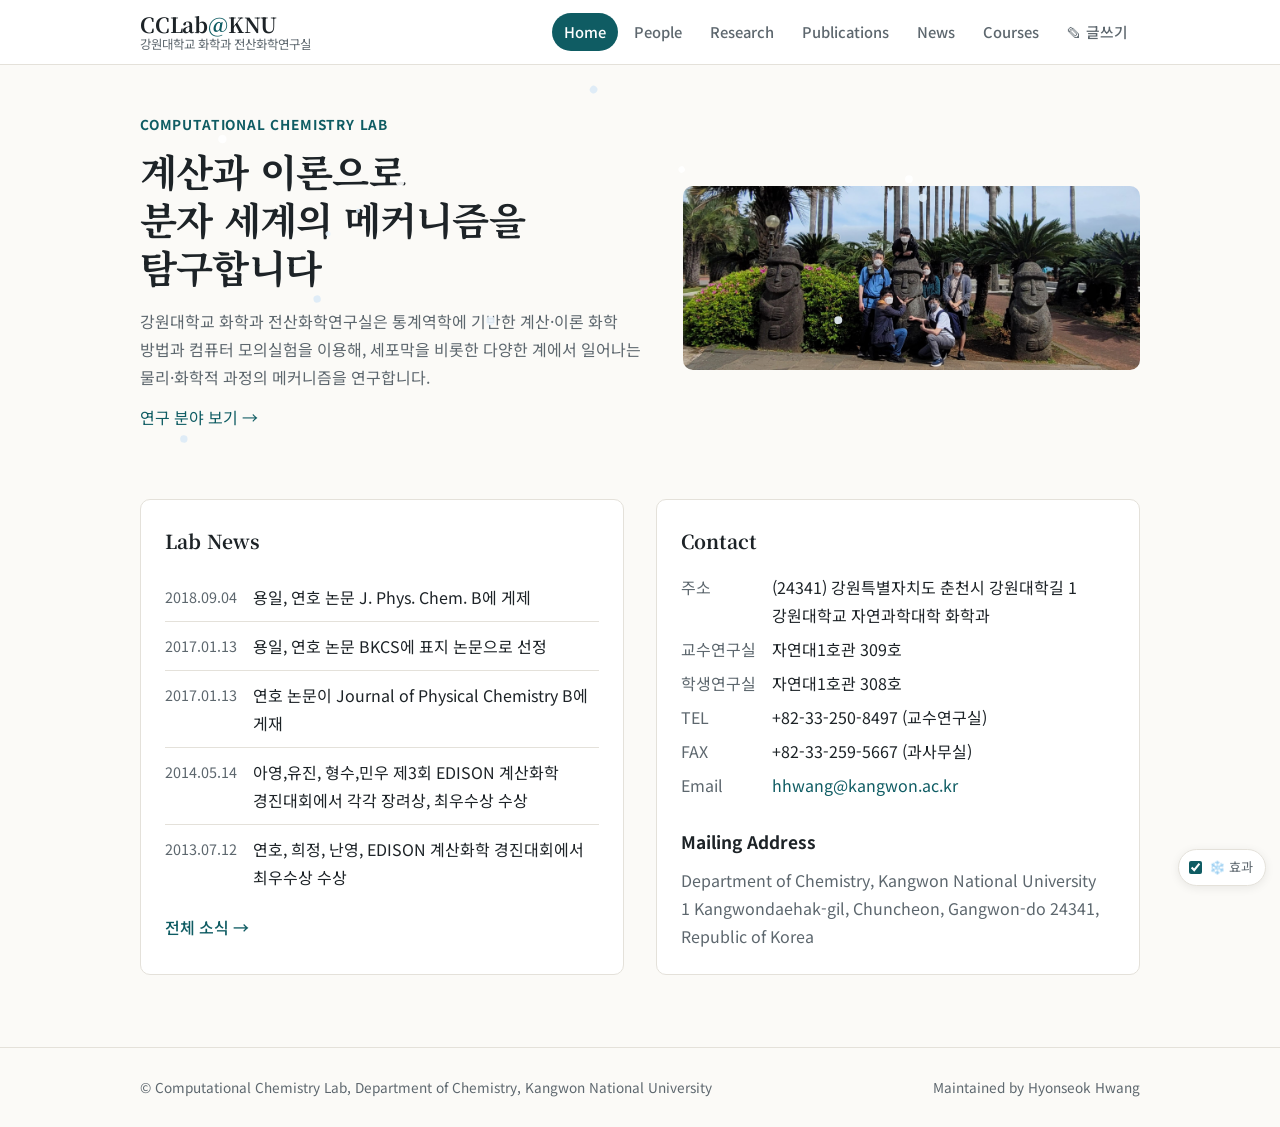
==== index.html @ 5c09cba2 "CCLab 메인 홈페이지" ====
<!doctype html>
<html lang="ko">
<head>
<meta charset="utf-8">
<meta name="viewport" content="width=device-width, initial-scale=1">
<title>CCLab@KNU · 강원대학교 전산화학연구실</title>
<meta name="description" content="강원대학교 화학과 전산화학연구실 (Computational Chemistry Lab, Kangwon National University)">
<link rel="preconnect" href="https://fonts.googleapis.com">
<link rel="preconnect" href="https://fonts.gstatic.com" crossorigin>
<link href="https://fonts.googleapis.com/css2?family=Noto+Sans+KR:wght@400;500;700&family=Noto+Serif+KR:wght@600;700&display=swap" rel="stylesheet">
<link rel="stylesheet" href="assets/highlight/github.min.css">
<link rel="stylesheet" href="assets/style.css">
</head>
<body>
<header class="site-header">
  <div class="wrap">
    <a class="brand" href=""><b>CCLab<span>@</span>KNU</b><small>강원대학교 화학과 전산화학연구실</small></a>
    <button class="nav-toggle" aria-label="메뉴 열기" aria-expanded="false" aria-controls="nav"><span></span><span></span><span></span></button>
    <nav class="nav" id="nav"><a href="" class="active">Home</a><a href="people/">People</a><a href="research/">Research</a><a href="publications/">Publications</a><a href="news/">News</a><a href="courses/">Courses</a><a href="write.html">✎ 글쓰기</a></nav>
  </div>
</header>
<main><div class="wrap">

<section class="hero">
  <div>
    <div class="eyebrow">Computational Chemistry Lab</div>
    <h1>계산과 이론으로<br>분자 세계의 메커니즘을 탐구합니다</h1>
    <p>강원대학교 화학과 전산화학연구실은 통계역학에 기반한 계산·이론 화학 방법과 컴퓨터 모의실험을 이용해, 세포막을 비롯한 다양한 계에서 일어나는 물리·화학적 과정의 메커니즘을 연구합니다.</p>
    <p><a href="research/">연구 분야 보기 →</a></p>
  </div>
  <figure><img src="assets/images/cclab_20220414b.jpg" alt="CCLab 구성원 단체 사진" loading="lazy" onerror="this.closest('figure') ? this.closest('figure').remove() : this.remove()"></figure>
</section>

<div class="grid-2">
  <section class="card">
    <h2>Lab News</h2>
    <ul class="news-list">
<li><time>2018.09.04</time><span>용일, 연호 논문 J. Phys. Chem. B에 게제</span></li>
<li><time>2017.01.13</time><span>용일, 연호 논문 BKCS에 표지 논문으로 선정</span></li>
<li><time>2017.01.13</time><span>연호 논문이 Journal of Physical Chemistry B에 게재</span></li>
<li><time>2014.05.14</time><span>아영,유진, 형수,민우 제3회 EDISON 계산화학 경진대회에서 각각 장려상, 최우수상 수상</span></li>
<li><time>2013.07.12</time><span>연호, 희정, 난영, EDISON 계산화학 경진대회에서 최우수상 수상</span></li>
    </ul>
    <a class="more" href="news/">전체 소식 →</a>
  </section>
  <section class="card">
    <h2>Contact</h2>
    <dl class="contact">
      <dt>주소</dt><dd>(24341) 강원특별자치도 춘천시 강원대학길 1<br>강원대학교 자연과학대학 화학과</dd>
      <dt>교수연구실</dt><dd>자연대1호관 309호</dd>
      <dt>학생연구실</dt><dd>자연대1호관 308호</dd>
      <dt>TEL</dt><dd>+82-33-250-8497 (교수연구실)</dd>
      <dt>FAX</dt><dd>+82-33-259-5667 (과사무실)</dd>
      <dt>Email</dt><dd><a href="mailto:hhwang@kangwon.ac.kr">hhwang@kangwon.ac.kr</a></dd>
    </dl>
    <h3>Mailing Address</h3>
    <p style="margin:0;color:var(--muted)">Department of Chemistry, Kangwon National University<br>1 Kangwondaehak-gil, Chuncheon, Gangwon-do 24341, Republic of Korea</p>
  </section>
</div>

</div></main>
<footer class="site-footer">
  <div class="wrap">
    <span>© Computational Chemistry Lab, Department of Chemistry, Kangwon National University</span>
    <span>Maintained by Hyonseok Hwang</span>
  </div>
</footer>
<script>(function(){var t=document.querySelector('.nav-toggle'),n=document.getElementById('nav');if(!t||!n)return;t.addEventListener('click',function(){var o=n.classList.toggle('open');t.setAttribute('aria-expanded',o?'true':'false');});n.addEventListener('click',function(e){if(e.target.closest('a')){n.classList.remove('open');t.setAttribute('aria-expanded','false');}});})();</script>
<script src="assets/gate.js" defer></script>
<script src="assets/seasons.js" defer></script>
<script src="assets/highlight/highlight.min.js" defer></script>
<script src="assets/highlight/languages/fortran.min.js" defer></script>
<script src="assets/highlight/languages/matlab.min.js" defer></script>
<script src="assets/hl-init.js" defer></script>
</body>
</html>
---- assets/highlight/github.min.css ----
pre code.hljs{display:block;overflow-x:auto;padding:1em}code.hljs{padding:3px 5px}/*!
  Theme: GitHub
  Description: Light theme as seen on github.com
  Author: github.com
  Maintainer: @Hirse
  Updated: 2021-05-15

  Outdated base version: https://github.com/primer/github-syntax-light
  Current colors taken from GitHub's CSS
*/.hljs{color:#24292e;background:#fff}.hljs-doctag,.hljs-keyword,.hljs-meta .hljs-keyword,.hljs-template-tag,.hljs-template-variable,.hljs-type,.hljs-variable.language_{color:#d73a49}.hljs-title,.hljs-title.class_,.hljs-title.class_.inherited__,.hljs-title.function_{color:#6f42c1}.hljs-attr,.hljs-attribute,.hljs-literal,.hljs-meta,.hljs-number,.hljs-operator,.hljs-selector-attr,.hljs-selector-class,.hljs-selector-id,.hljs-variable{color:#005cc5}.hljs-meta .hljs-string,.hljs-regexp,.hljs-string{color:#032f62}.hljs-built_in,.hljs-symbol{color:#e36209}.hljs-code,.hljs-comment,.hljs-formula{color:#6a737d}.hljs-name,.hljs-quote,.hljs-selector-pseudo,.hljs-selector-tag{color:#22863a}.hljs-subst{color:#24292e}.hljs-section{color:#005cc5;font-weight:700}.hljs-bullet{color:#735c0f}.hljs-emphasis{color:#24292e;font-style:italic}.hljs-strong{color:#24292e;font-weight:700}.hljs-addition{color:#22863a;background-color:#f0fff4}.hljs-deletion{color:#b31d28;background-color:#ffeef0}
---- assets/style.css ----
:root {
  --bg: #fbfaf7;
  --surface: #ffffff;
  --ink: #1d2327;
  --muted: #5d676e;
  --line: #e4e1da;
  --accent: #0f5c63;
  --accent-soft: #e3efef;
  --max: 1040px;
  /* 모달(PDF 뷰어) 크기 — 이 두 값만 바꾸면 됩니다 */
  --modal-w: 1100px;   /* 가로 최대폭 */
  --modal-h: 90vh;     /* 세로 높이 (vh = 화면 높이 %) */
  --serif: "Noto Serif KR", Georgia, serif;
  --sans: "Noto Sans KR", -apple-system, "Apple SD Gothic Neo", "Malgun Gothic", sans-serif;
}

* { box-sizing: border-box; }
html { -webkit-text-size-adjust: 100%; }
body {
  margin: 0;
  background: var(--bg);
  color: var(--ink);
  font-family: var(--sans);
  font-size: 16px;
  line-height: 1.75;
  word-break: keep-all;
  overflow-wrap: break-word;
}
a { color: var(--accent); text-decoration: none; }
a:hover { text-decoration: underline; }
img { max-width: 100%; height: auto; }

.wrap { max-width: var(--max); margin: 0 auto; padding: 0 20px; }

/* 계절 배경 애니메이션 (내용 위로 은은하게, 클릭은 통과) */
#season-canvas { position: fixed; inset: 0; width: 100%; height: 100%; pointer-events: none; z-index: 40; }
#season-toggle {
  position: fixed; right: 14px; bottom: 14px; z-index: 60;
  display: inline-flex; align-items: center; gap: 7px; cursor: pointer;
  background: var(--surface); border: 1px solid var(--line); border-radius: 999px;
  padding: 6px 12px 6px 10px; font-size: 0.82rem; color: var(--muted);
  box-shadow: 0 2px 10px rgba(0, 0, 0, 0.08); user-select: none;
}
#season-toggle:hover { color: var(--ink); }
#season-toggle input { accent-color: var(--accent); margin: 0; cursor: pointer; }
@media print { #season-canvas, #season-toggle { display: none !important; } }

/* Header */
.site-header {
  background: var(--surface);
  border-bottom: 1px solid var(--line);
  position: sticky; top: 0; z-index: 10;
}
.site-header .wrap {
  display: flex; align-items: center; justify-content: space-between;
  gap: 16px; min-height: 64px; flex-wrap: wrap;
}
.brand { display: flex; flex-direction: column; line-height: 1.2; color: var(--ink); }
.brand:hover { text-decoration: none; }
.brand b { font-family: var(--serif); font-size: clamp(1.15rem, 3.5vw, 1.3rem); letter-spacing: -0.01em; }
.brand b span { color: var(--accent); }
.brand small { color: var(--muted); font-size: 0.78rem; }
.nav { display: flex; gap: 4px; flex-wrap: wrap; }
.nav a {
  color: var(--muted); padding: 6px 12px; border-radius: 999px;
  font-size: 0.92rem; font-weight: 500;
}
.nav a:hover { color: var(--ink); background: var(--accent-soft); text-decoration: none; }
.nav a.active { color: #fff; background: var(--accent); }

/* 햄버거 버튼 (모바일에서만 노출) */
.nav-toggle {
  display: none; flex-direction: column; justify-content: center; gap: 5px;
  width: 42px; height: 42px; padding: 9px; border: 1px solid var(--line);
  background: var(--surface); border-radius: 9px; cursor: pointer;
}
.nav-toggle span { display: block; height: 2px; background: var(--ink); border-radius: 2px; transition: transform .2s, opacity .2s; }
.nav-toggle[aria-expanded="true"] span:nth-child(1) { transform: translateY(7px) rotate(45deg); }
.nav-toggle[aria-expanded="true"] span:nth-child(2) { opacity: 0; }
.nav-toggle[aria-expanded="true"] span:nth-child(3) { transform: translateY(-7px) rotate(-45deg); }

/* Page */
main { padding: 48px 0 72px; }
.page-title { font-family: var(--serif); font-size: clamp(1.6rem, 4.5vw, 2rem); margin: 0 0 6px; letter-spacing: -0.02em; }
.page-lead { color: var(--muted); margin: 0 0 36px; }
h2 {
  font-family: var(--serif); font-size: clamp(1.2rem, 3.5vw, 1.35rem); margin: 48px 0 16px;
  padding-bottom: 8px; border-bottom: 1px solid var(--line);
}
h2:first-child { margin-top: 0; }
h3 { font-size: 1.08rem; margin: 28px 0 8px; }

/* Hero */
.hero {
  display: grid; grid-template-columns: 1.1fr 1fr; gap: 40px; align-items: center;
  margin-bottom: 56px;
}
.hero h1 { font-family: var(--serif); font-size: clamp(1.75rem, 5vw, 2.4rem); line-height: 1.25; margin: 0 0 16px; letter-spacing: -0.02em; }
.hero p { color: var(--muted); margin: 0 0 12px; }
.hero figure { margin: 0; }
.hero img { border-radius: 10px; display: block; width: 100%; }
.eyebrow { color: var(--accent); font-weight: 700; font-size: 0.85rem; letter-spacing: 0.06em; text-transform: uppercase; margin-bottom: 10px; }

.grid-2 { display: grid; grid-template-columns: 1fr 1fr; gap: 32px; }
.card {
  background: var(--surface); border: 1px solid var(--line); border-radius: 10px; padding: 24px;
  min-width: 0;
}
.news-list li { min-width: 0; }
.card h2 { margin-top: 0; border: 0; padding: 0; font-size: 1.2rem; }

/* Lists */
.news-list, .plain-list { list-style: none; margin: 0; padding: 0; }
.news-list li {
  display: flex; gap: 16px; padding: 10px 0; border-bottom: 1px solid var(--line);
}
.news-list li:last-child { border-bottom: 0; }
.news-list time { color: var(--muted); font-variant-numeric: tabular-nums; white-space: nowrap; font-size: 0.9rem; padding-top: 1px; }
.more { display: inline-block; margin-top: 12px; font-weight: 500; }

dl.contact { margin: 0; display: grid; grid-template-columns: auto minmax(0, 1fr); gap: 6px 16px; }
dl.contact dt { color: var(--muted); white-space: nowrap; }
dl.contact dd { margin: 0; min-width: 0; overflow-wrap: anywhere; }

/* People */
.pi { display: grid; grid-template-columns: 180px 1fr; gap: 32px; align-items: start; }
.pi h3 { font-family: var(--serif); font-size: 1.5rem; margin: 0; }
.pi .pi-en { font-weight: 400; color: var(--muted); font-size: 1rem; }
.pi .role { color: var(--muted); margin: 4px 0 16px; }
.pi-bio h4 { font-size: 0.95rem; margin: 18px 0 8px; color: var(--accent); }
.pi-bio ul { list-style: none; padding: 0; margin: 0; }
.pi-bio li { padding: 3px 0; color: var(--ink); font-size: 0.95rem; }
.pi-bio li strong { color: var(--muted); font-weight: 500; font-variant-numeric: tabular-nums; }

/* Avatar */
.avatar { width: 100%; aspect-ratio: 1; border-radius: 12px; overflow: hidden; background: var(--accent-soft); }
.avatar img { width: 100%; height: 100%; object-fit: cover; display: block; }
.avatar-ph { display: flex; align-items: center; justify-content: center; font-family: var(--serif); font-size: 1.6rem; color: var(--accent); }
.pi .avatar { width: 180px; height: 180px; }
/* 교수 사진: 잘리지 않게 원본 비율로 */
.pi-photo { width: 180px; height: auto; border-radius: 10px; display: block; background: var(--accent-soft); }

h3.grp { font-size: 1.05rem; margin: 28px 0 12px; color: var(--accent); }
.members { display: grid; grid-template-columns: repeat(auto-fill, minmax(210px, 1fr)); gap: 14px; }
.member { display: flex; gap: 12px; align-items: center; background: var(--surface); border: 1px solid var(--line); border-radius: 10px; padding: 12px 14px; }
.member .avatar { width: 52px; height: 52px; flex: none; border-radius: 50%; font-size: 1.1rem; }
.member .m-info { min-width: 0; }
.member b { display: block; font-size: 1.02rem; }
.member small { color: var(--muted); }
.m-extra { margin-top: 4px; display: flex; flex-direction: column; gap: 1px; }
.m-research { font-size: 0.82rem; color: var(--muted); }
.m-mail { font-size: 0.82rem; }

.alumni { display: grid; grid-template-columns: repeat(auto-fill, minmax(150px, 1fr)); gap: 10px; }
.alum { background: var(--surface); border: 1px solid var(--line); border-radius: 8px; padding: 10px 12px; }
.alum b { display: block; }
.alum small { color: var(--muted); font-size: 0.82rem; }

table { width: 100%; border-collapse: collapse; font-size: 0.95rem; }
th, td { text-align: left; padding: 8px 10px; border-bottom: 1px solid var(--line); vertical-align: top; }
th { color: var(--muted); font-weight: 500; }
.table-wrap { overflow-x: auto; }

.gallery { display: grid; grid-template-columns: repeat(auto-fill, minmax(280px, 1fr)); gap: 20px; }
.gallery figure { margin: 0; background: var(--surface); border: 1px solid var(--line); border-radius: 10px; overflow: hidden; }
.gallery img { display: block; width: 100%; aspect-ratio: 4 / 3; object-fit: cover; background: var(--accent-soft); }
.gallery figcaption { padding: 10px 14px 14px; font-size: 0.88rem; color: var(--muted); }
.gallery figcaption b { color: var(--ink); display: block; font-weight: 500; }

/* Research */
.lang-toggle { display: inline-flex; border: 1px solid var(--line); border-radius: 999px; overflow: hidden; margin-bottom: 28px; }
.lang-toggle button {
  border: 0; background: transparent; padding: 6px 16px; cursor: pointer;
  font: inherit; font-size: 0.9rem; color: var(--muted);
}
.lang-toggle button.on { background: var(--accent); color: #fff; }
[data-lang="en"] .ko, [data-lang="ko"] .en { display: none; }
.topic { margin-bottom: 44px; }
.topic figure { margin: 16px 0; }
.topic figure img { display: block; max-height: 360px; width: auto; margin: 0 auto; border-radius: 8px; }
.topic figcaption { text-align: center; color: var(--muted); font-size: 0.85rem; margin-top: 6px; }

/* Publications */
.pub-tools { display: flex; gap: 12px; flex-wrap: wrap; align-items: center; margin-bottom: 8px; }
.pub-tools input {
  flex: 1; min-width: 220px; padding: 10px 14px; border: 1px solid var(--line); border-radius: 8px;
  font: inherit; background: var(--surface); color: var(--ink);
}
.year { font-family: var(--serif); font-size: 1.2rem; margin: 36px 0 8px; color: var(--accent); }
ol.pubs { margin: 0; padding-left: 0; list-style: none; counter-reset: none; }
ol.pubs li { padding: 10px 0 10px 56px; border-bottom: 1px solid var(--line); position: relative; }
ol.pubs li::before {
  content: attr(data-n); position: absolute; left: 0; top: 10px; width: 44px; text-align: right;
  color: var(--muted); font-variant-numeric: tabular-nums; font-size: 0.88rem;
}
.pub-title { font-weight: 500; }
.pub-meta { color: var(--muted); font-size: 0.93rem; }
.tag { display: inline-block; font-size: 0.75rem; padding: 1px 8px; border-radius: 999px; background: var(--accent-soft); color: var(--accent); margin-left: 6px; vertical-align: 1px; }
.pdf-link { display: inline-block; font-size: 0.72rem; font-weight: 600; letter-spacing: 0.03em; padding: 1px 7px; border-radius: 4px; background: var(--accent); color: #fff; margin-left: 4px; vertical-align: 1px; }
.pdf-link:hover { text-decoration: none; opacity: 0.88; }
.note { background: var(--accent-soft); border-radius: 8px; padding: 14px 18px; font-size: 0.93rem; color: var(--ink); margin: 0 0 24px; }

/* Posts (News) */
.post { border-bottom: 1px solid var(--line); padding: 22px 0; }
.post:last-child { border-bottom: 0; }
.post-head { display: flex; justify-content: space-between; align-items: baseline; gap: 16px; flex-wrap: wrap; }
.post-head h2 { border: 0; margin: 0; padding: 0; font-size: 1.15rem; }
.post-head time { color: var(--muted); font-variant-numeric: tabular-nums; white-space: nowrap; font-size: 0.9rem; }
.post p { margin: 10px 0 0; }

/* Course archive */
.arch-link {
  border: 0; background: transparent; padding: 0; margin: 0; cursor: pointer;
  font: inherit; color: var(--accent); text-align: left; line-height: inherit;
}
.arch-link:hover { text-decoration: underline; }

/* Modal */
.modal { position: fixed; inset: 0; z-index: 50; display: flex; align-items: center; justify-content: center; padding: 20px; }
.modal[hidden] { display: none; }
.modal-backdrop { position: absolute; inset: 0; background: rgba(20, 25, 28, 0.55); }
.modal-box {
  position: relative; background: var(--surface); border-radius: 12px;
  width: min(var(--modal-w), 96vw); height: auto; max-height: var(--modal-h);
  display: flex; flex-direction: column; overflow: hidden;
  box-shadow: 0 20px 60px rgba(0, 0, 0, 0.3);
}
/* 첨부(PDF)가 없는 글은 내용 크기만큼만 */
.modal:not(.has-pdf) .modal-box { max-height: 80vh; }
.modal-head { display: flex; justify-content: space-between; align-items: flex-start; gap: 16px; padding: 18px 20px; border-bottom: 1px solid var(--line); }
.modal-head h3 { margin: 0; font-size: 1.05rem; font-family: var(--serif); }
.modal-head time { color: var(--muted); font-size: 0.85rem; }
.modal-x { border: 0; background: transparent; font-size: 1.6rem; line-height: 1; cursor: pointer; color: var(--muted); padding: 0 4px; }
.modal-x:hover { color: var(--ink); }
.modal-body { flex: 1; min-height: 0; display: flex; flex-direction: column; }
.modal-body iframe { width: 100%; height: 72vh; border: 0; background: #f4f2ee; }
.modal-foot { margin: 0; padding: 12px 20px; font-size: 0.9rem; }
.modal-note { padding: 24px 20px; color: var(--muted); margin: 0; }
.modal-text { padding: 18px 20px; line-height: 1.7; border-bottom: 1px solid var(--line); max-height: 60vh; overflow: auto; }
.modal-text img, .post-img { max-width: 100%; height: auto; border-radius: 6px; margin: 10px 0; display: block; }

.board { margin-bottom: 40px; }
.board-head { display: flex; justify-content: space-between; align-items: baseline; gap: 12px; flex-wrap: wrap; margin: 0 0 4px; }
.board-head h2 { border: 0; margin: 0; padding: 0; }
.board-head .meta { color: var(--muted); font-size: 0.85rem; }

/* Courses */
.course-grid { display: grid; grid-template-columns: 1fr 1fr; gap: 24px; }
.course-grid ul { margin: 0; padding-left: 1.1em; }
.course-grid h3 { margin-top: 0; }

/* 자료 열람 코드 모달 */
#gate-modal { position: fixed; inset: 0; z-index: 70; display: flex; align-items: center; justify-content: center; padding: 20px; }
#gate-modal[hidden] { display: none; }
.gate-back { position: absolute; inset: 0; background: rgba(20, 25, 28, 0.55); }
.gate-box { position: relative; background: var(--surface); border-radius: 12px; padding: 24px; width: min(360px, 100%); box-shadow: 0 20px 60px rgba(0, 0, 0, 0.3); }
.gate-box h3 { margin: 0 0 8px; font-family: var(--serif); font-size: 1.15rem; }
.gate-box p { margin: 0 0 14px; color: var(--muted); font-size: 0.9rem; }
.gate-box input { width: 100%; font: inherit; font-size: 1rem; padding: 10px 12px; border: 1px solid var(--line); border-radius: 8px; }
.gate-err { color: #c0392b !important; margin: 8px 0 0 !important; }
.gate-btns { display: flex; justify-content: flex-end; gap: 10px; margin-top: 16px; }

/* Write form */
.wform { max-width: 720px; display: flex; flex-direction: column; gap: 16px; }
.wform label { display: flex; flex-direction: column; gap: 6px; font-size: 0.9rem; color: var(--muted); font-weight: 500; }
.wform .w-row { display: grid; grid-template-columns: 2fr 1fr; gap: 16px; }
.wform input[type=text], .wform select, .wform textarea {
  font: inherit; font-size: 1rem; color: var(--ink); padding: 10px 12px;
  border: 1px solid var(--line); border-radius: 8px; background: var(--surface); width: 100%;
}
.wform textarea { resize: vertical; line-height: 1.6; }
.wform input[type=file] { font: inherit; font-size: 0.9rem; }
.wform-btns { display: flex; gap: 10px; flex-wrap: wrap; margin-top: 4px; }
.btn, .btn-ghost { font: inherit; font-size: 0.95rem; font-weight: 500; padding: 10px 20px; border-radius: 8px; cursor: pointer; border: 1px solid var(--accent); }
.btn { background: var(--accent); color: #fff; }
.btn:hover { opacity: 0.9; }
.btn-ghost { background: transparent; color: var(--accent); }
.btn-ghost:hover { background: var(--accent-soft); }
.wform-preview { background: var(--surface); border: 1px solid var(--line); border-radius: 8px; padding: 16px; white-space: pre-wrap; word-break: break-all; font-size: 0.85rem; line-height: 1.6; color: var(--ink); overflow-x: auto; }

/* Footer */
.site-footer { border-top: 1px solid var(--line); padding: 28px 0; color: var(--muted); font-size: 0.85rem; }
.site-footer .wrap { display: flex; justify-content: space-between; flex-wrap: wrap; gap: 8px; }

/* 네비게이션: 좁은 화면에서 햄버거 메뉴로 */
@media (max-width: 860px) {
  .site-header .wrap { flex-wrap: nowrap; }
  .nav-toggle { display: flex; }
  .nav {
    position: absolute; top: 100%; left: 0; right: 0; display: none;
    flex-direction: column; gap: 2px; background: var(--surface);
    border-bottom: 1px solid var(--line); box-shadow: 0 10px 24px rgba(0, 0, 0, 0.1);
    padding: 8px;
  }
  .nav.open { display: flex; }
  .nav a { padding: 12px 14px; border-radius: 8px; font-size: 1rem; }
}

/* 태블릿 이하 */
@media (max-width: 760px) {
  main { padding: 32px 0 56px; }
  .hero, .grid-2, .course-grid, .pi { grid-template-columns: minmax(0, 1fr); }
  .pi .avatar { width: 150px; height: 150px; }
  .pi-photo { max-width: 160px; }
  .timeline li { grid-template-columns: 1fr; gap: 0; padding: 6px 0; }
  ol.pubs li { padding-left: 40px; }
  ol.pubs li::before { width: 30px; }
}

/* 휴대폰 */
@media (max-width: 600px) {
  :root { --max: 100%; }
  main { padding: 24px 0 44px; }
  h2 { margin-top: 36px; }
  .wform .w-row { grid-template-columns: 1fr; }
  .members { grid-template-columns: 1fr; }
  .alumni { grid-template-columns: 1fr 1fr; }
  .gallery { grid-template-columns: 1fr; }
  .news-list li { gap: 10px; }
  .modal { padding: 0; }
  .modal-box { width: 100%; max-width: 100%; height: 100%; max-height: 100vh; border-radius: 0; }
  .modal:not(.has-pdf) .modal-box { height: auto; max-height: 92vh; border-radius: 12px; margin: 10px; width: calc(100% - 20px); }
  .modal-body iframe { height: calc(100vh - 118px); }
  .modal-head h3 { font-size: 1rem; }
  #season-toggle { right: 10px; bottom: 10px; font-size: 0.78rem; padding: 5px 9px; }
}

/* 소형 휴대폰 */
@media (max-width: 400px) {
  .alumni { grid-template-columns: 1fr; }
  .wform-btns { flex-direction: column; align-items: stretch; }
  .wform-btns .btn, .wform-btns .btn-ghost { width: 100%; }
}

/* ---------- 리치 마크다운 (코드블록·표·인용·구분선) ---------- */
.modal-text pre, .post-body pre {
  margin: .85em 0; padding: .85em 1em; background: #f6f8fa;
  border: 1px solid #e6e3dc; border-radius: 8px; overflow-x: auto;
}
.modal-text pre code, .post-body pre code {
  display: block; padding: 0; background: none;
  font-family: ui-monospace, SFMono-Regular, Menlo, Consolas, monospace;
  font-size: .88em; line-height: 1.55; white-space: pre;
}
.modal-text code, .post-body code {
  font-family: ui-monospace, SFMono-Regular, Menlo, Consolas, monospace;
  font-size: .9em; background: #f0eee9; padding: .1em .35em; border-radius: 4px;
}
.modal-text pre code.hljs, .post-body pre code.hljs { padding: 0; background: none; }
.modal-text blockquote, .post-body blockquote {
  margin: .85em 0; padding: .35em .95em; border-left: 3px solid #c9b48a;
  color: #55504a; background: #faf8f3;
}
.modal-text blockquote p { margin: .2em 0; }
.modal-text hr, .post-body hr { border: 0; border-top: 1px solid #e0ddd5; margin: 1.2em 0; }
.table-wrap { overflow-x: auto; margin: .85em 0; }
.modal-text table, .post-body table { border-collapse: collapse; width: 100%; font-size: .92em; }
.modal-text th, .modal-text td, .post-body th, .post-body td {
  border: 1px solid #e0ddd5; padding: .4em .6em; text-align: left;
}
.modal-text thead th, .post-body thead th { background: #f4f2ee; font-weight: 600; }
.modal-text ol, .modal-text ul { padding-left: 1.4em; margin: .5em 0; }
.modal-text em, .post-body em { font-style: italic; }
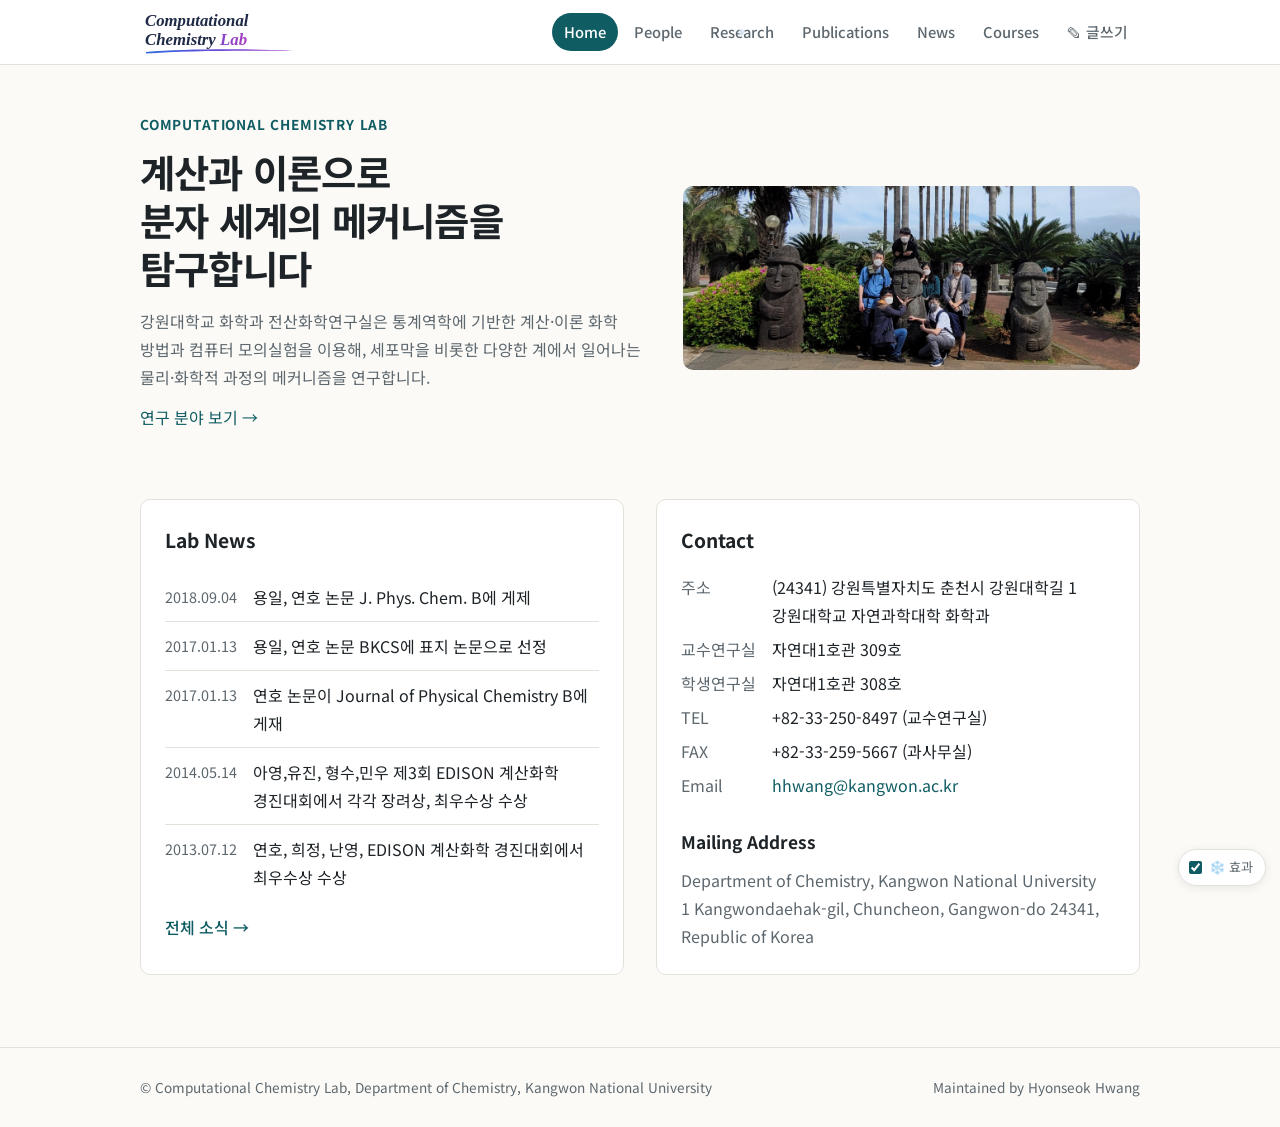
==== commit 7eb464a5: "logo 변경" ====
--- a/index.html
+++ b/index.html
@@ -14,7 +14,7 @@
 <body>
 <header class="site-header">
   <div class="wrap">
-    <a class="brand" href=""><b>CCLab<span>@</span>KNU</b><small>강원대학교 화학과 전산화학연구실</small></a>
+    <a class="brand" href="" aria-label="CCLab@KNU"><img class="brand-logo" src="assets/images/r2-01.svg" alt="CCLab@KNU"></a>
     <button class="nav-toggle" aria-label="메뉴 열기" aria-expanded="false" aria-controls="nav"><span></span><span></span><span></span></button>
     <nav class="nav" id="nav"><a href="" class="active">Home</a><a href="people/">People</a><a href="research/">Research</a><a href="publications/">Publications</a><a href="news/">News</a><a href="courses/">Courses</a><a href="write.html">✎ 글쓰기</a></nav>
   </div>
--- a/assets/style.css
+++ b/assets/style.css
@@ -57,9 +57,10 @@
 }
 .brand { display: flex; flex-direction: column; line-height: 1.2; color: var(--ink); }
 .brand:hover { text-decoration: none; }
-.brand b { font-family: var(--serif); font-size: clamp(1.15rem, 3.5vw, 1.3rem); letter-spacing: -0.01em; }
+.brand b { font-family: var(--sans); font-size: clamp(1.15rem, 3.5vw, 1.3rem); letter-spacing: -0.01em; }
 .brand b span { color: var(--accent); }
 .brand small { color: var(--muted); font-size: 0.78rem; }
+.brand-logo{ height:clamp(40px, 8vw, 52px); width:auto; display:block; }
 .nav { display: flex; gap: 4px; flex-wrap: wrap; }
 .nav a {
   color: var(--muted); padding: 6px 12px; border-radius: 999px;
@@ -81,10 +82,10 @@
 
 /* Page */
 main { padding: 48px 0 72px; }
-.page-title { font-family: var(--serif); font-size: clamp(1.6rem, 4.5vw, 2rem); margin: 0 0 6px; letter-spacing: -0.02em; }
+.page-title { font-family: var(--sans); font-size: clamp(1.6rem, 4.5vw, 2rem); margin: 0 0 6px; letter-spacing: -0.02em; }
 .page-lead { color: var(--muted); margin: 0 0 36px; }
 h2 {
-  font-family: var(--serif); font-size: clamp(1.2rem, 3.5vw, 1.35rem); margin: 48px 0 16px;
+  font-family: var(--sans); font-size: clamp(1.2rem, 3.5vw, 1.35rem); margin: 48px 0 16px;
   padding-bottom: 8px; border-bottom: 1px solid var(--line);
 }
 h2:first-child { margin-top: 0; }
@@ -95,7 +96,7 @@
   display: grid; grid-template-columns: 1.1fr 1fr; gap: 40px; align-items: center;
   margin-bottom: 56px;
 }
-.hero h1 { font-family: var(--serif); font-size: clamp(1.75rem, 5vw, 2.4rem); line-height: 1.25; margin: 0 0 16px; letter-spacing: -0.02em; }
+.hero h1 { font-family: var(--sans); font-size: clamp(1.75rem, 5vw, 2.4rem); line-height: 1.25; margin: 0 0 16px; letter-spacing: -0.02em; }
 .hero p { color: var(--muted); margin: 0 0 12px; }
 .hero figure { margin: 0; }
 .hero img { border-radius: 10px; display: block; width: 100%; }
@@ -124,7 +125,7 @@
 
 /* People */
 .pi { display: grid; grid-template-columns: 180px 1fr; gap: 32px; align-items: start; }
-.pi h3 { font-family: var(--serif); font-size: 1.5rem; margin: 0; }
+.pi h3 { font-family: var(--sans); font-size: 1.5rem; margin: 0; }
 .pi .pi-en { font-weight: 400; color: var(--muted); font-size: 1rem; }
 .pi .role { color: var(--muted); margin: 4px 0 16px; }
 .pi-bio h4 { font-size: 0.95rem; margin: 18px 0 8px; color: var(--accent); }
@@ -135,7 +136,7 @@
 /* Avatar */
 .avatar { width: 100%; aspect-ratio: 1; border-radius: 12px; overflow: hidden; background: var(--accent-soft); }
 .avatar img { width: 100%; height: 100%; object-fit: cover; display: block; }
-.avatar-ph { display: flex; align-items: center; justify-content: center; font-family: var(--serif); font-size: 1.6rem; color: var(--accent); }
+.avatar-ph { display: flex; align-items: center; justify-content: center; font-family: var(--sans); font-size: 1.6rem; color: var(--accent); }
 .pi .avatar { width: 180px; height: 180px; }
 /* 교수 사진: 잘리지 않게 원본 비율로 */
 .pi-photo { width: 180px; height: auto; border-radius: 10px; display: block; background: var(--accent-soft); }
@@ -186,7 +187,7 @@
   flex: 1; min-width: 220px; padding: 10px 14px; border: 1px solid var(--line); border-radius: 8px;
   font: inherit; background: var(--surface); color: var(--ink);
 }
-.year { font-family: var(--serif); font-size: 1.2rem; margin: 36px 0 8px; color: var(--accent); }
+.year { font-family: var(--sans); font-size: 1.2rem; margin: 36px 0 8px; color: var(--accent); }
 ol.pubs { margin: 0; padding-left: 0; list-style: none; counter-reset: none; }
 ol.pubs li { padding: 10px 0 10px 56px; border-bottom: 1px solid var(--line); position: relative; }
 ol.pubs li::before {
@@ -228,7 +229,7 @@
 /* 첨부(PDF)가 없는 글은 내용 크기만큼만 */
 .modal:not(.has-pdf) .modal-box { max-height: 80vh; }
 .modal-head { display: flex; justify-content: space-between; align-items: flex-start; gap: 16px; padding: 18px 20px; border-bottom: 1px solid var(--line); }
-.modal-head h3 { margin: 0; font-size: 1.05rem; font-family: var(--serif); }
+.modal-head h3 { margin: 0; font-size: 1.05rem; font-family: var(--sans); }
 .modal-head time { color: var(--muted); font-size: 0.85rem; }
 .modal-x { border: 0; background: transparent; font-size: 1.6rem; line-height: 1; cursor: pointer; color: var(--muted); padding: 0 4px; }
 .modal-x:hover { color: var(--ink); }
@@ -254,7 +255,7 @@
 #gate-modal[hidden] { display: none; }
 .gate-back { position: absolute; inset: 0; background: rgba(20, 25, 28, 0.55); }
 .gate-box { position: relative; background: var(--surface); border-radius: 12px; padding: 24px; width: min(360px, 100%); box-shadow: 0 20px 60px rgba(0, 0, 0, 0.3); }
-.gate-box h3 { margin: 0 0 8px; font-family: var(--serif); font-size: 1.15rem; }
+.gate-box h3 { margin: 0 0 8px; font-family: var(--sans); font-size: 1.15rem; }
 .gate-box p { margin: 0 0 14px; color: var(--muted); font-size: 0.9rem; }
 .gate-box input { width: 100%; font: inherit; font-size: 1rem; padding: 10px 12px; border: 1px solid var(--line); border-radius: 8px; }
 .gate-err { color: #c0392b !important; margin: 8px 0 0 !important; }
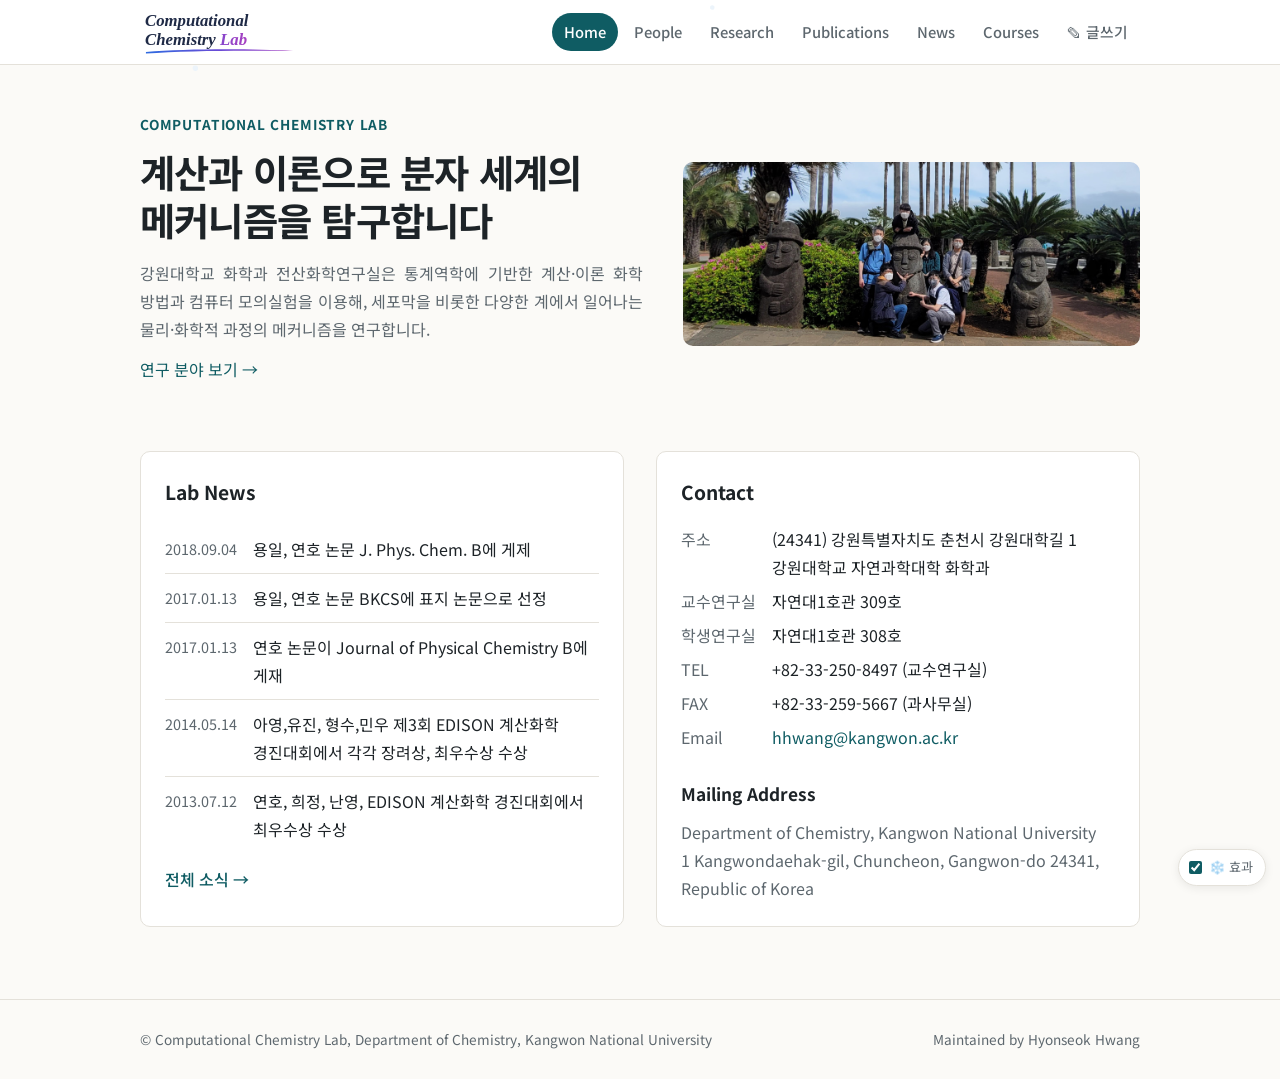
==== commit 77c1d17f: "hero text 양쪽정렬" ====
--- a/index.html
+++ b/index.html
@@ -24,7 +24,7 @@
 <section class="hero">
   <div>
     <div class="eyebrow">Computational Chemistry Lab</div>
-    <h1>계산과 이론으로<br>분자 세계의 메커니즘을 탐구합니다</h1>
+    <h1>계산과 이론으로 분자 세계의 메커니즘을 탐구합니다</h1>
     <p>강원대학교 화학과 전산화학연구실은 통계역학에 기반한 계산·이론 화학 방법과 컴퓨터 모의실험을 이용해, 세포막을 비롯한 다양한 계에서 일어나는 물리·화학적 과정의 메커니즘을 연구합니다.</p>
     <p><a href="research/">연구 분야 보기 →</a></p>
   </div>
--- a/assets/style.css
+++ b/assets/style.css
@@ -97,7 +97,7 @@
   margin-bottom: 56px;
 }
 .hero h1 { font-family: var(--sans); font-size: clamp(1.75rem, 5vw, 2.4rem); line-height: 1.25; margin: 0 0 16px; letter-spacing: -0.02em; }
-.hero p { color: var(--muted); margin: 0 0 12px; }
+.hero p { color: var(--muted); margin: 0 0 12px; text-align: justify; }
 .hero figure { margin: 0; }
 .hero img { border-radius: 10px; display: block; width: 100%; }
 .eyebrow { color: var(--accent); font-weight: 700; font-size: 0.85rem; letter-spacing: 0.06em; text-transform: uppercase; margin-bottom: 10px; }
@@ -189,7 +189,7 @@
 }
 .year { font-family: var(--sans); font-size: 1.2rem; margin: 36px 0 8px; color: var(--accent); }
 ol.pubs { margin: 0; padding-left: 0; list-style: none; counter-reset: none; }
-ol.pubs li { padding: 10px 0 10px 56px; border-bottom: 1px solid var(--line); position: relative; }
+ol.pubs li { padding: 10px 0 10px 56px; border-bottom: 1px solid var(--line); position: relative; text-align: justify; }
 ol.pubs li::before {
   content: attr(data-n); position: absolute; left: 0; top: 10px; width: 44px; text-align: right;
   color: var(--muted); font-variant-numeric: tabular-nums; font-size: 0.88rem;
